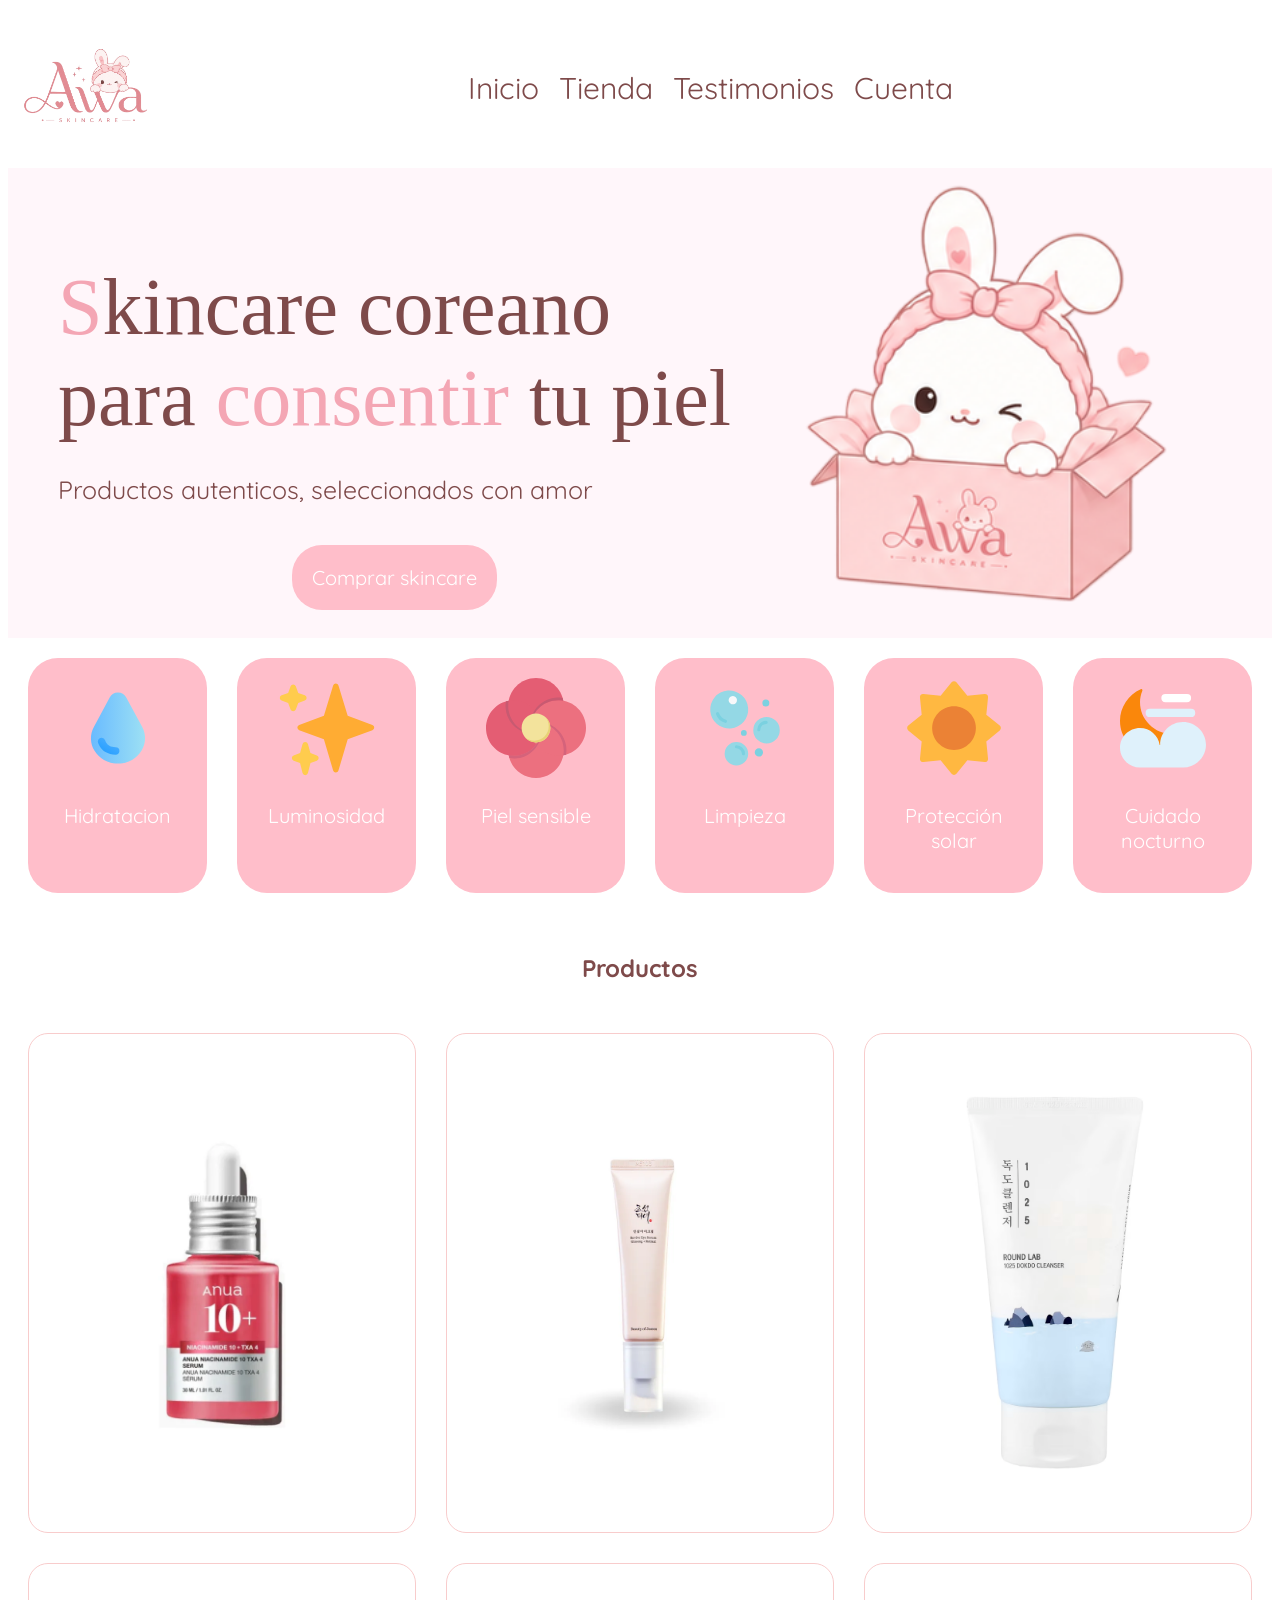
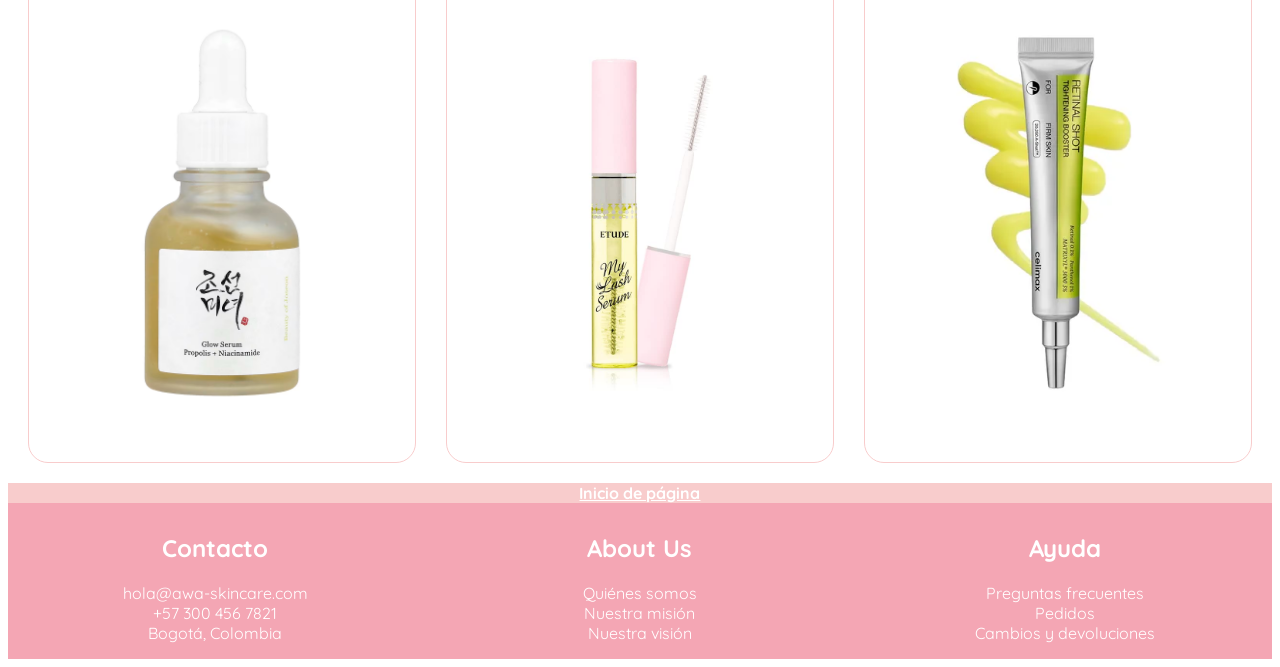
==== index.html @ 0d1f618c "tarjetas rotatorias" ====
<!DOCTYPE html>
<html lang="en">
<head>
    <meta charset="UTF-8">
    <meta name="viewport" content="width=device-width, initial-scale=1.0">
    <link rel="stylesheet" href ="./styles/principal.css">
    <link rel="preconnect" href="https://fonts.googleapis.com">
    <link rel="preconnect" href="https://fonts.gstatic.com" crossorigin>
    <link href="https://fonts.googleapis.com/css2?family=Quicksand:wght@300;400;500;600;700&display=swap" rel="stylesheet"> 
    <title>AWA</title>
</head>
<body>
    <header>
        <img src="./images/awa.png" alt="logo">
        <nav>
            <a href="index.html">Inicio</a>
            <a href="contruccion.html">Tienda</a>
            <a href="contruccion.html">Testimonios</a>
            <a href="contruccion.html">Cuenta</a>
        </nav>
    </header>
    <section class="banner">
        <div>
            <h1><span class="palabra-destacada">S</span>kincare coreano <br> para <span class="palabra-destacada">consentir</span> tu piel</h1>
            <p>Productos autenticos, seleccionados con amor</p>
            <a href="contruccion.html" class="boton">Comprar skincare</a>
        </div>
        <div>
            <img class="banner-img" src="./images/awita-caja.png" alt="banner">
        </div>
    </section>
    <section class="categorias">
        <a href="contruccion.html" class="categoria">
            <img src="./images/gota.svg" alt="Hidratacion">
            <p>Hidratacion</p>
        </a>
        <a href="contruccion.html" class="categoria">
            <img src="./images/brillo.svg" alt="luminosidad">
            <p>Luminosidad</p>
        </a>
        <a href="contruccion.html" class="categoria">
            <img src="./images/flor.svg" alt="Piel sensible">
            <p>Piel sensible</p>
        </a>
        <a href="contruccion.html" class="categoria">
            <img src="./images/burbuja.svg" alt="Limpieza">
            <p>Limpieza</p>
        </a>
        <a href="contruccion.html" class="categoria">
            <img src="./images/sol.svg" alt="Protección solar">
            <p>Protección solar</p>
        </a>
        <a href="contruccion.html" class="categoria">
            <img src="./images/noche.svg" alt="Cuidado nocturno">
            <p>Cuidado nocturno</p>
        </a>
    </section>

    <section class="productos">
        <h2>Productos</h2>

        <div class="tarjeta">
            <img src="./images/anua.webp">
            <div class="info">
                <h3>ANUA Niacinamide 10% + Txa 4% Serum X 30Ml</h3>
                <p>Sérum formulado con un 10% de Niacinamida, 4% de Ácido Tranexámico y 2% de Arbutina, ideal para quienes desean aclarar todo tipo de manchas y unificar el tono de la piel, logrando una piel hidratada y luminosa.   </p>
                <h3> Apto para los siguientes tipos de piel: </h3>
                <ul>
                    <li>Seca</li>
                    <li>Normal</li>
                    <li>Mixta</li>
                    <li>Grasa</li>
                </ul>
                <h3>El producto busca mejorar las siguientes necesidades:</h3>
                <ul>
                    <li>Manchas Solares</li>
                    <li>Melasma</li>
                </ul>
            </div>
        </div>
        <div class="tarjeta">
            <img src="./images/contorno-de-ojos-boj-revive-serum-beauty-of-joseon--2-.jpg.webp">
            <div class="info">
                <h3>Beauty of Joseon - Sérum Contorno de Ojos Revive Eye Serum</h3>
                <p>Suero reafirmante formulado con ginseng y retinal (vitamina A) para combatir los signos del envejecimiento. Mejora la elasticidad, atenúa arrugas y revitaliza el tono de la delicada piel alrededor de los ojos.</p>
                <h3>Apto para los siguientes tipos de piel:</h3>
                <ul>
                    <li>Seca</li>
                    <li>Normal</li>
                    <li>Mixta</li>
                    <li>Grasa</li>
                    <li>Sensible</li>
                </ul>
                <h3>El producto busca mejorar las siguientes necesidades:</h3>
                <ul>
                    <li>Arrugas y líneas de expresión</li>
                    <li>Ojeras y falta de luminosidad</li>
                </ul>
            </div>
        </div>
        <div class="tarjeta">
            <img src="./images/Dokdo.avif">
            <div class="info">
                <h3>ROUND LAB - Limpiador 1025 Dokdo</h3>
                <p>Limpiador suave en gel que elimina impurezas eficazmente sin alterar la barrera natural de la piel. Su fórmula con minerales de agua profunda mantiene el equilibrio hídrico, dejando el rostro fresco y confortable sin sensación de tirantez.</p>
                <h3>Apto para los siguientes tipos de piel:</h3>
                <ul>
                    <li>Seca</li>
                    <li>Normal</li>
                    <li>Mixta</li>
                    <li>Grasa</li>
                    <li>Sensible</li>
                </ul>
                <h3>El producto busca mejorar las siguientes necesidades:</h3>
                <ul>
                    <li>Limpieza profunda sin resequedad</li>
                    <li>Desequilibrio de hidratación</li>
                    <li>Sensibilidad cutánea</li>
                </ul>
            </div>
        </div>
        <div class="tarjeta">
            <img src="./images/Glow-Serum.avif">
            <div class="info">
                <h3>Beauty of Joseon - Sérum Facial Glow Serum</h3>
                <p>Sérum diseñado para mantener la piel radiante y saludable. Enriquecido con un 60% de extracto de propóleo y un 2% de niacinamida, ayuda a controlar la grasa, suavizar manchas oscuras e iluminar el rostro para un tono uniforme.</p>
                <h3>Apto para los siguientes tipos de piel:</h3>
                <ul>
                    <li>Seca</li>
                    <li>Normal</li>
                    <li>Mixta</li>
                    <li>Grasa</li>
                </ul>
                <h3>El producto busca mejorar las siguientes necesidades:</h3>
                <ul>
                    <li>Piel opaca</li>
                    <li>Manchas oscuras</li>
                    <li>Exceso de sebo</li>
                    <li>Tono de piel irregular</li>
                </ul>
            </div>
        </div>
        <div class="tarjeta">
            <img src="./images/LashSerum.jpg">
            <div class="info">
                <h3>ETUDE - Sérum para Pestañas My Lash Serum</h3>
                <p>Sérum nutritivo que fortalece las pestañas desde la raíz. Su fórmula ayuda a que luzcan más largas, densas y saludables, protegiéndolas del estrés provocado por el maquillaje diario.</p>
                <h3>Apto para los siguientes tipos de piel:</h3>
                <ul>
                    <li>Todo tipo de piel</li>
                </ul>
                <h3>El producto busca mejorar las siguientes necesidades:</h3>
                <ul>
                    <li>Pestañas débiles</li>
                    <li>Pestañas cortas o quebradizas</li>
                    <li>Protección post-maquillaje</li>
                </ul>
            </div>
        </div>
        <div class="tarjeta">
            <img src="./images/retinol.webp">
            <div class="info">
                <h3>Celimax - The Vita A Retinal Shot Potenciador Reafirmante</h3>
                <p>Booster concentrado formulado con retinal al 0.1% y péptidos, diseñado para brindar un cuidado profundo contra los signos del envejecimiento. Mejora la firmeza, reduce visiblemente el tamaño de los poros y suaviza la textura de la piel para un aspecto más joven y refinado.</p>
                <h3>Apto para los siguientes tipos de piel:</h3>
                <ul>
                    <li>Normal</li>
                    <li>Mixta</li>
                    <li>Grasa</li>
                    <li>Seca (con hidratación adecuada)</li>
                </ul>
                <h3>El producto busca mejorar las siguientes necesidades:</h3>
                <ul>
                    <li>Líneas de expresión y arrugas</li>
                    <li>Poros dilatados y textura irregular de la piel</li>
                </ul>
            </div>
        </div>
    </section>

    <footer>
        <a href=#inicio><h4>Inicio de página</h4></a>
        <div>
         <h2>Contacto</h2>
         <p>
            hola@awa-skincare.com <br>
            +57 300 456 7821 <br>
            Bogotá, Colombia
         </p>
        </div>

        <div>
         <h2>About Us</h2>
         <p>
            Quiénes somos <br>
            Nuestra misión <br>
            Nuestra visión
         </p>
        </div>

        <div>
         <h2>Ayuda</h2>
         <p>
            Preguntas frecuentes <br>
            Pedidos <br>
            Cambios y devoluciones
         </p>
        </div>
</body>
</html>
---- styles/principal.css ----
* {
    box-sizing: border-box;
    font-family: "Quicksand", sans-serif;
}

header {
    display: flex;
    align-items: center;
}
header img {
    width: 160px;
}

nav {
    display: flex;
    gap: 20px;
    margin-left: 300px;
    
}
nav a{
    font-size: 30px;
    color: #7E4A4A;
    text-decoration: none;
}
nav a:hover{
    color: #f4a6b4;
}

.banner {
    display: flex;
    flex-direction: row;
    gap:10px;
    align-items: center;
    justify-content: flex-start;
    background-color: #fff6fa;
}
.banner > div:first-child {
    margin-left: 50px; 
    padding-right: 20px; 
    display: flex;
    flex-direction: column;
}
.banner h1{
    font-family: "Cormorant Garamond", serif;
    font-weight:500;
    font-size: 80px;
    color: #7E4A4A;
    margin-bottom: 5px
}
.banner a{
    font-size: 20px;
    color: white;
}

.banner p{
    font-size: 25px;
    color: #7E4A4A;
    margin-bottom: 40px;
}

.palabra-destacada{
    color:#f4a6b4;
    font-weight:500;
    font-size: 80px;
    font-family: "Cormorant Garamond", serif;
}
.boton{
    background-color: #ffbeca;
    border-radius: 30px;
    padding: 20px;
    text-decoration: none;
    color: white;
    align-self: center;
}
.banner-img {
    width: 450px;     
    height: auto;      
    object-fit: contain;
}



.categorias{
    display: grid;
    grid-template-columns: repeat(6, 1fr);
    gap: 30px;
    padding: 20px;
    font-size: 20px;
    
}
.categoria{
    background-color: #ffbeca;
    border-radius: 30px;
    padding: 20px;
    text-decoration: none;
    color: white;
    text-align: center;
}
.categoria img {
    width: 100px;
    height: 100px;
    object-fit: contain;
}

.info ul {
    list-style-position: inside;
    padding-left: 0; 
}

.productos{
    display: grid;
    grid-template-columns: repeat(3,1fr);
    gap: 30px;
    padding: 20px;
}
.productos h2 {
    grid-column: 1 / 4;
    text-align: center;
    color: #7E4A4A;
}

.tarjeta {
    position: relative;
    perspective: 1000px;
    height: 500px; 
}

.productos img {
    width: 100%;
    height: 500px;
    object-fit: contain;
    border: 1px solid #f8cccc;
    border-radius: 20px;
    text-align: center;
    position: absolute;
    top: 0;
    left: 0;
    backface-visibility: hidden;
    transition: transform 0.6s;
    transform-style: preserve-3d;
}

.tarjeta .info {
    position: absolute;
    top: 0;
    left: 0;
    width: 100%;
    height: 500px;
    border: 1px solid #f8cccc;
    border-radius: 20px;
    background: #ffbeca; /* tono acorde a tu paleta */
    color: white;
    padding: 20px;
    overflow: hidden;
    backface-visibility: hidden;
    transition: transform 0.6s;
    transform-style: preserve-3d;
    transform: rotateY(180deg);
    text-align: center;
}

.tarjeta:hover img {
    transform: rotateY(180deg);
}

.tarjeta:hover .info {
    transform: rotateY(360deg);
}

footer{
    background-color: #f4a6b4;
    color:white;
    display: grid;
    grid-template-columns: repeat(3,1fr);
    gap: 10px;
    padding: 0px;
    text-align: center;
}
footer a {
    grid-column: 1 / 4;
    text-decoration-color: white;
}
footer h4{
    margin:0;
    text-align: center;
    color: white;
    background-color: #f8cccc;
}
footer h4:active{
    color: #7E4A4A;
}
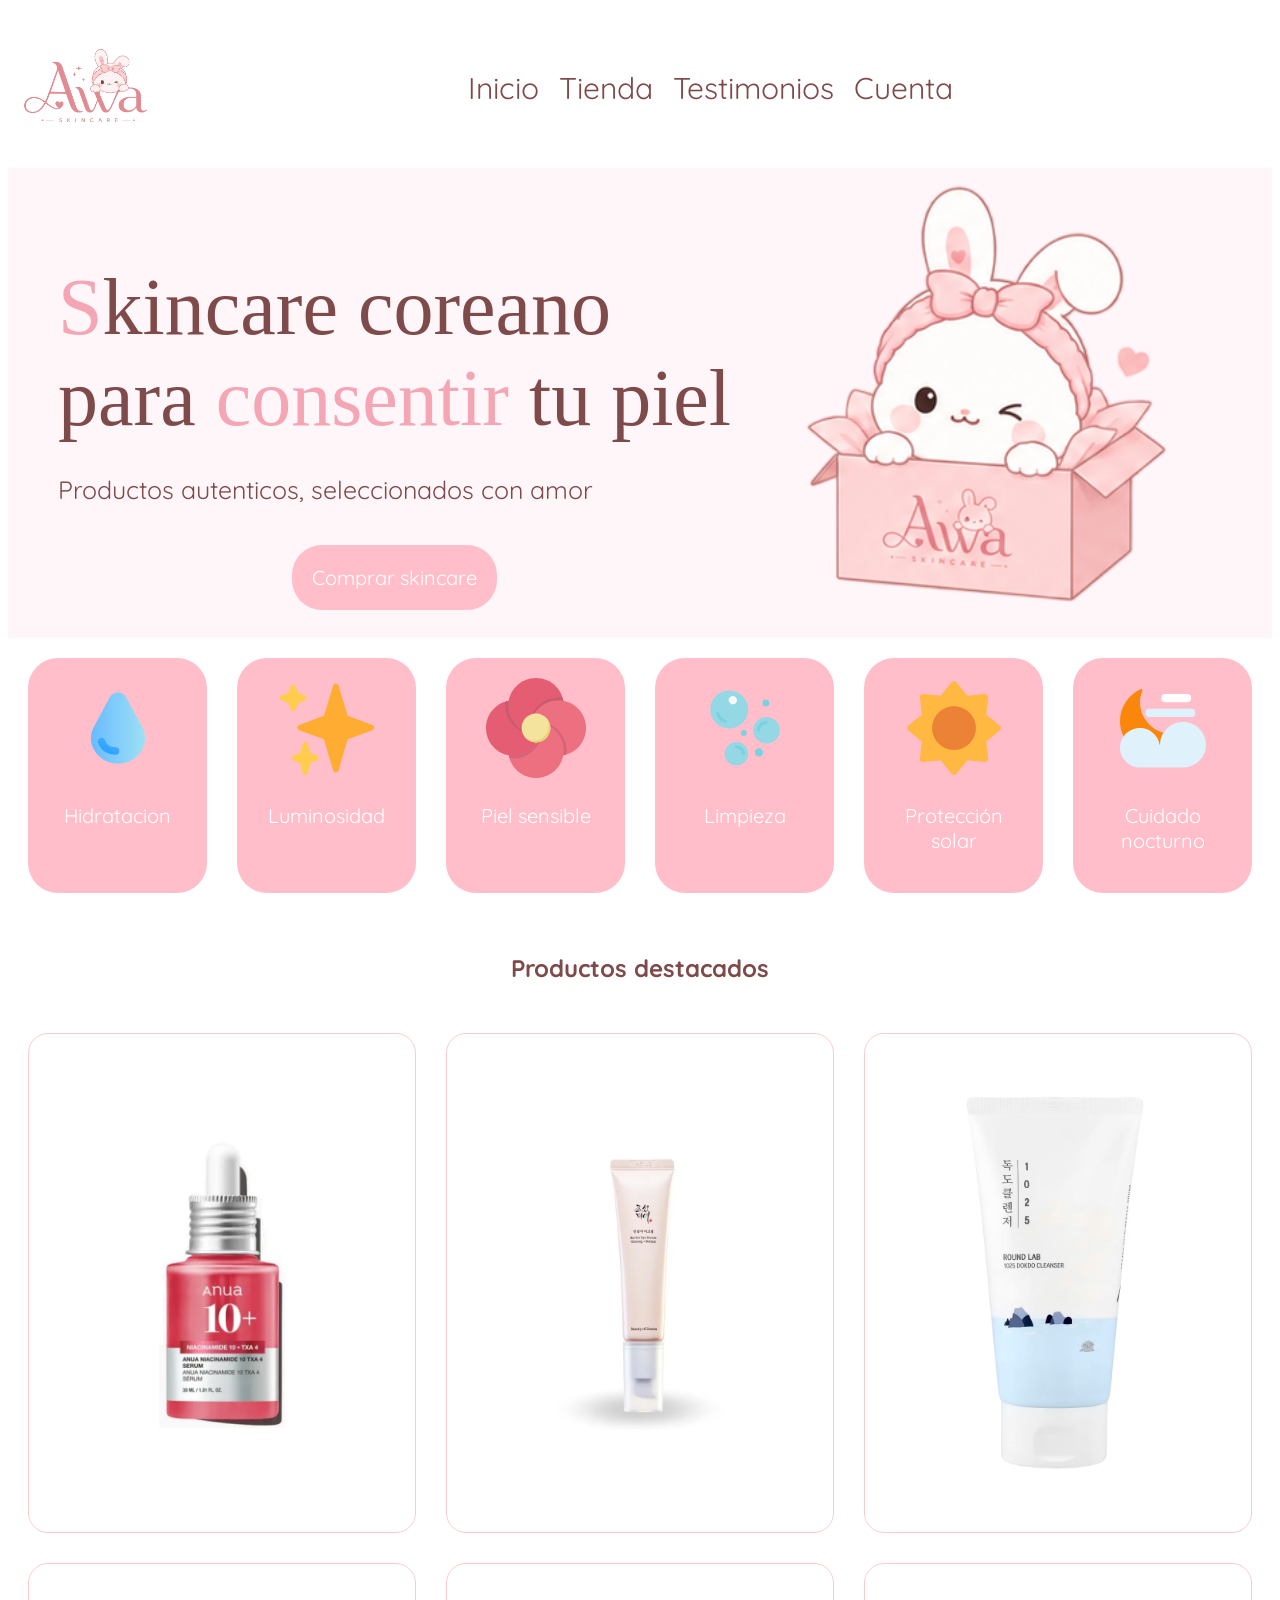
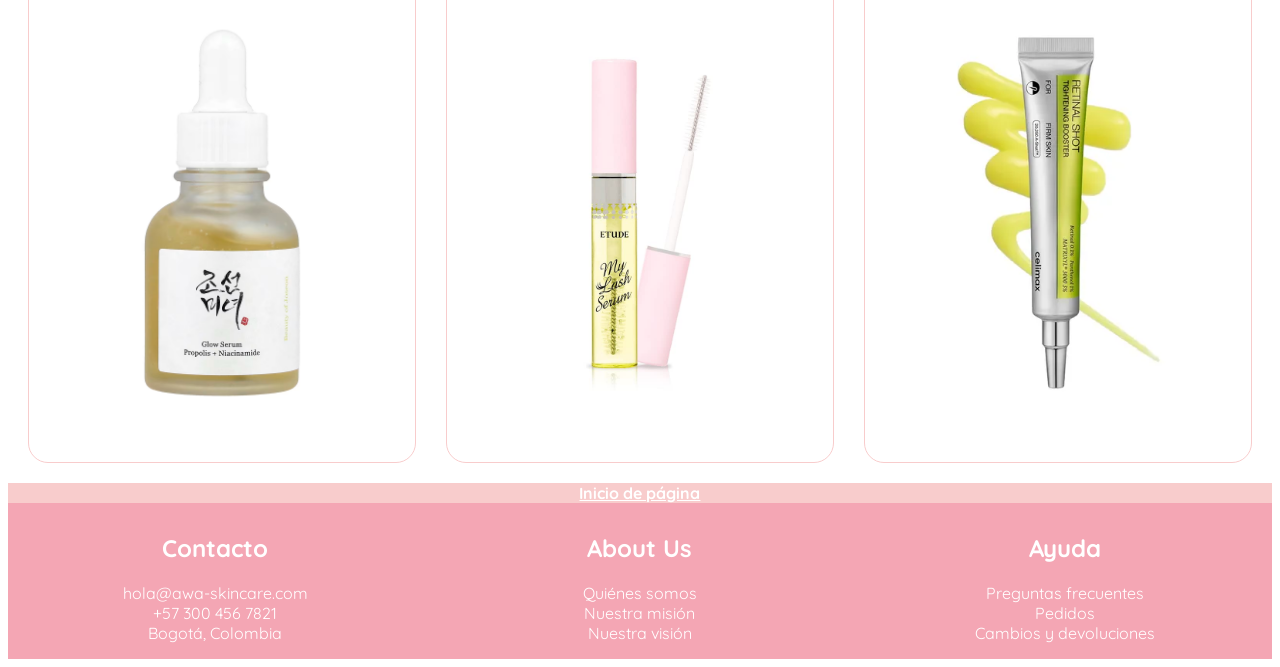
==== commit 5db9e1ac: "arreglo en las tarjetas" ====
--- a/index.html
+++ b/index.html
@@ -10,170 +10,225 @@
     <title>AWA</title>
 </head>
 <body>
-    <header>
+    <header id="inicio">
         <img src="./images/awa.png" alt="logo">
         <nav>
             <a href="index.html">Inicio</a>
-            <a href="contruccion.html">Tienda</a>
-            <a href="contruccion.html">Testimonios</a>
-            <a href="contruccion.html">Cuenta</a>
+            <a href="/Content/contruccion.html">Tienda</a>
+            <a href="/Content/contruccion.html">Testimonios</a>
+            <a href="/Content/contruccion.html">Cuenta</a>
         </nav>
     </header>
     <section class="banner">
         <div>
             <h1><span class="palabra-destacada">S</span>kincare coreano <br> para <span class="palabra-destacada">consentir</span> tu piel</h1>
             <p>Productos autenticos, seleccionados con amor</p>
-            <a href="contruccion.html" class="boton">Comprar skincare</a>
+            <a href="./Content/contruccion.html" class="boton">Comprar skincare</a>
         </div>
         <div>
             <img class="banner-img" src="./images/awita-caja.png" alt="banner">
         </div>
     </section>
     <section class="categorias">
-        <a href="contruccion.html" class="categoria">
+        <a href="/Content/contruccion.html" class="categoria">
             <img src="./images/gota.svg" alt="Hidratacion">
             <p>Hidratacion</p>
         </a>
-        <a href="contruccion.html" class="categoria">
+        <a href="/Content/contruccion.html" class="categoria">
             <img src="./images/brillo.svg" alt="luminosidad">
             <p>Luminosidad</p>
         </a>
-        <a href="contruccion.html" class="categoria">
+        <a href="/Content/contruccion.html" class="categoria">
             <img src="./images/flor.svg" alt="Piel sensible">
             <p>Piel sensible</p>
         </a>
-        <a href="contruccion.html" class="categoria">
+        <a href="/Content/contruccion.html" class="categoria">
             <img src="./images/burbuja.svg" alt="Limpieza">
             <p>Limpieza</p>
         </a>
-        <a href="contruccion.html" class="categoria">
+        <a href="/Content/contruccion.html" class="categoria">
             <img src="./images/sol.svg" alt="Protección solar">
             <p>Protección solar</p>
         </a>
-        <a href="contruccion.html" class="categoria">
+        <a href="/Content/contruccion.html" class="categoria">
             <img src="./images/noche.svg" alt="Cuidado nocturno">
             <p>Cuidado nocturno</p>
         </a>
     </section>
 
     <section class="productos">
-        <h2>Productos</h2>
+        <h2>Productos destacados</h2>
 
         <div class="tarjeta">
             <img src="./images/anua.webp">
             <div class="info">
-                <h3>ANUA Niacinamide 10% + Txa 4% Serum X 30Ml</h3>
+                <h3>ANUA - <br> Niacinamide 10% + Txa 4% Serum X 30Ml</h3>
+                <div class="separator-horizontal">
+                    <span class="heart-icon">♥</span>
+                </div>
                 <p>Sérum formulado con un 10% de Niacinamida, 4% de Ácido Tranexámico y 2% de Arbutina, ideal para quienes desean aclarar todo tipo de manchas y unificar el tono de la piel, logrando una piel hidratada y luminosa.   </p>
-                <h3> Apto para los siguientes tipos de piel: </h3>
-                <ul>
-                    <li>Seca</li>
-                    <li>Normal</li>
-                    <li>Mixta</li>
-                    <li>Grasa</li>
-                </ul>
-                <h3>El producto busca mejorar las siguientes necesidades:</h3>
-                <ul>
-                    <li>Manchas Solares</li>
-                    <li>Melasma</li>
-                </ul>
+                <div class="informacion-adicional">
+                    <div class="columna">
+                        <h3> Tipos de piel </h3>
+                        <ul>
+                            <li>Seca</li>
+                            <li>Normal</li>
+                            <li>Mixta</li>
+                            <li>Grasa</li>
+                        </ul>
+                    </div>
+                    <div class="columna">
+                        <h3>Ideal para: </h3>
+                        <ul>
+                            <li>Manchas Solares</li>
+                            <li>Melasma</li>
+                        </ul>
+                    </div>
+                </div>
             </div>
         </div>
         <div class="tarjeta">
             <img src="./images/contorno-de-ojos-boj-revive-serum-beauty-of-joseon--2-.jpg.webp">
             <div class="info">
-                <h3>Beauty of Joseon - Sérum Contorno de Ojos Revive Eye Serum</h3>
+                <h3>Beauty of Joseon - <br> Sérum Contorno de Ojos Revive Eye Serum</h3>
+                <div class="separator-horizontal">
+                    <span class="heart-icon">♥</span>
+                </div>
                 <p>Suero reafirmante formulado con ginseng y retinal (vitamina A) para combatir los signos del envejecimiento. Mejora la elasticidad, atenúa arrugas y revitaliza el tono de la delicada piel alrededor de los ojos.</p>
-                <h3>Apto para los siguientes tipos de piel:</h3>
-                <ul>
-                    <li>Seca</li>
-                    <li>Normal</li>
-                    <li>Mixta</li>
-                    <li>Grasa</li>
-                    <li>Sensible</li>
-                </ul>
-                <h3>El producto busca mejorar las siguientes necesidades:</h3>
-                <ul>
-                    <li>Arrugas y líneas de expresión</li>
-                    <li>Ojeras y falta de luminosidad</li>
-                </ul>
+                <div class="informacion-adicional">
+                    <div class="columna">
+                        <h3>Tipos de piel</h3>
+                        <ul>
+                            <li>Seca</li>
+                            <li>Normal</li>
+                            <li>Mixta</li>
+                            <li>Grasa</li>
+                            <li>Sensible</li>
+                        </ul>
+                    </div>
+                    <div class="columna">
+                        <h3>Ideal para: </h3>
+                        <ul>
+                            <li>Arrugas y líneas de expresión</li>
+                            <li>Ojeras y falta de luminosidad</li>
+                        </ul>
+                    </div>
+                </div>
             </div>
         </div>
         <div class="tarjeta">
             <img src="./images/Dokdo.avif">
             <div class="info">
-                <h3>ROUND LAB - Limpiador 1025 Dokdo</h3>
+                <h3>ROUND LAB - <br> Limpiador 1025 Dokdo</h3>
+                <div class="separator-horizontal">
+                    <span class="heart-icon">♥</span>
+                </div>
                 <p>Limpiador suave en gel que elimina impurezas eficazmente sin alterar la barrera natural de la piel. Su fórmula con minerales de agua profunda mantiene el equilibrio hídrico, dejando el rostro fresco y confortable sin sensación de tirantez.</p>
-                <h3>Apto para los siguientes tipos de piel:</h3>
-                <ul>
-                    <li>Seca</li>
-                    <li>Normal</li>
-                    <li>Mixta</li>
-                    <li>Grasa</li>
-                    <li>Sensible</li>
-                </ul>
-                <h3>El producto busca mejorar las siguientes necesidades:</h3>
-                <ul>
-                    <li>Limpieza profunda sin resequedad</li>
-                    <li>Desequilibrio de hidratación</li>
-                    <li>Sensibilidad cutánea</li>
-                </ul>
+                <div class="informacion-adicional">
+                    <div class="columna">
+                        <h3>Tipos de piel</h3>
+                        <ul>
+                            <li>Seca</li>
+                            <li>Normal</li>
+                            <li>Mixta</li>
+                            <li>Grasa</li>
+                            <li>Sensible</li>
+                        </ul>
+                    </div>
+                    <div class="columna">
+                        <h3>Ideal para: </h3>
+                        <ul>
+                            <li>Limpieza profunda</li>
+                            <li>Desequilibrio de hidratación</li>
+                            <li>Sensibilidad cutánea</li>
+                        </ul>
+                    </div>
+                </div>
             </div>
         </div>
         <div class="tarjeta">
             <img src="./images/Glow-Serum.avif">
             <div class="info">
-                <h3>Beauty of Joseon - Sérum Facial Glow Serum</h3>
+                <h3>Beauty of Joseon - <br> Sérum Facial Glow Serum</h3>
+                <div class="separator-horizontal">
+                    <span class="heart-icon">♥</span>
+                </div>
                 <p>Sérum diseñado para mantener la piel radiante y saludable. Enriquecido con un 60% de extracto de propóleo y un 2% de niacinamida, ayuda a controlar la grasa, suavizar manchas oscuras e iluminar el rostro para un tono uniforme.</p>
-                <h3>Apto para los siguientes tipos de piel:</h3>
-                <ul>
-                    <li>Seca</li>
-                    <li>Normal</li>
-                    <li>Mixta</li>
-                    <li>Grasa</li>
-                </ul>
-                <h3>El producto busca mejorar las siguientes necesidades:</h3>
-                <ul>
-                    <li>Piel opaca</li>
-                    <li>Manchas oscuras</li>
-                    <li>Exceso de sebo</li>
-                    <li>Tono de piel irregular</li>
-                </ul>
+                <div class="informacion-adicional">
+                    <div class="columna">
+                        <h3>Tipos de piel</h3>
+                        <ul>
+                            <li>Seca</li>
+                            <li>Normal</li>
+                            <li>Mixta</li>
+                            <li>Grasa</li>
+                        </ul>
+                    </div>
+                    <div class="columna">
+                        <h3>Ideal para: </h3>
+                        <ul>
+                            <li>Piel opaca</li>
+                            <li>Manchas oscuras</li>
+                            <li>Exceso de sebo</li>
+                            <li>Tono de piel irregular</li>
+                        </ul>
+                    </div>
+                </div>
             </div>
         </div>
         <div class="tarjeta">
             <img src="./images/LashSerum.jpg">
             <div class="info">
-                <h3>ETUDE - Sérum para Pestañas My Lash Serum</h3>
+                <h3>ETUDE - <br> Sérum para Pestañas My Lash Serum</h3>
+                <div class="separator-horizontal">
+                    <span class="heart-icon">♥</span>
+                </div>
                 <p>Sérum nutritivo que fortalece las pestañas desde la raíz. Su fórmula ayuda a que luzcan más largas, densas y saludables, protegiéndolas del estrés provocado por el maquillaje diario.</p>
-                <h3>Apto para los siguientes tipos de piel:</h3>
-                <ul>
-                    <li>Todo tipo de piel</li>
-                </ul>
-                <h3>El producto busca mejorar las siguientes necesidades:</h3>
-                <ul>
-                    <li>Pestañas débiles</li>
-                    <li>Pestañas cortas o quebradizas</li>
-                    <li>Protección post-maquillaje</li>
-                </ul>
+                <div class="informacion-adicional">
+                    <div class="columna">
+                        <h3>Tipos de piel</h3>
+                        <ul>
+                            <li>Todo tipo de piel</li>
+                        </ul>
+                    </div>
+                    <div class="columna">
+                        <h3>Ideal para: </h3>
+                        <ul>
+                            <li>Pestañas débiles</li>
+                            <li>Pestañas cortas o quebradizas</li>
+                            <li>Protección post-maquillaje</li>
+                        </ul>
+                    </div>
+                </div>
             </div>
         </div>
         <div class="tarjeta">
             <img src="./images/retinol.webp">
             <div class="info">
-                <h3>Celimax - The Vita A Retinal Shot Potenciador Reafirmante</h3>
+                <h3>Celimax - <br> The Vita A Retinal Shot Potenciador Reafirmante</h3>
+                <div class="separator-horizontal">
+                    <span class="heart-icon">♥</span>
+                </div>
                 <p>Booster concentrado formulado con retinal al 0.1% y péptidos, diseñado para brindar un cuidado profundo contra los signos del envejecimiento. Mejora la firmeza, reduce visiblemente el tamaño de los poros y suaviza la textura de la piel para un aspecto más joven y refinado.</p>
-                <h3>Apto para los siguientes tipos de piel:</h3>
-                <ul>
-                    <li>Normal</li>
-                    <li>Mixta</li>
-                    <li>Grasa</li>
-                    <li>Seca (con hidratación adecuada)</li>
-                </ul>
-                <h3>El producto busca mejorar las siguientes necesidades:</h3>
-                <ul>
-                    <li>Líneas de expresión y arrugas</li>
-                    <li>Poros dilatados y textura irregular de la piel</li>
-                </ul>
+                <div class="informacion-adicional">
+                    <div class="columna">
+                        <h3>Tipos de piel</h3>
+                        <ul>
+                            <li>Normal</li>
+                            <li>Mixta</li>
+                            <li>Grasa</li>
+                            <li>Seca</li>
+                        </ul>
+                    </div>
+                    <div class="columna">
+                        <h3>Ideal para: </h3>
+                        <ul>
+                            <li>Arrugas</li>
+                            <li>Poros dilatados</li>
+                            <li>Textura irregular de la piel</li>
+                        </ul>
+                    </div>
+                </div>
             </div>
         </div>
     </section>
--- a/styles/principal.css
+++ b/styles/principal.css
@@ -105,6 +105,10 @@
 .info ul {
     list-style-position: inside;
     padding-left: 0; 
+}
+
+.columna ul li::marker {
+  color: #e87a8f; 
 }
 
 .productos{
@@ -139,7 +143,9 @@
     transition: transform 0.6s;
     transform-style: preserve-3d;
 }
-
+.info h3{
+    font-family: "Cormorant Garamond", serif;
+}
 .tarjeta .info {
     position: absolute;
     top: 0;
@@ -148,15 +154,49 @@
     height: 500px;
     border: 1px solid #f8cccc;
     border-radius: 20px;
-    background: #ffbeca; /* tono acorde a tu paleta */
-    color: white;
+    background: #fff6fa; /* tono acorde a tu paleta */
+    color: #7E4A4A;
     padding: 20px;
     overflow: hidden;
     backface-visibility: hidden;
     transition: transform 0.6s;
     transform-style: preserve-3d;
     transform: rotateY(180deg);
-    text-align: center;
+    text-align: left;
+}
+
+.separator-horizontal {
+  position: relative;
+  text-align: center;
+  border-bottom: 1px solid #f3c2c9; /* Color rosado suave de la línea */
+  margin: 20px 0;
+}
+
+.heart-icon {
+  position: absolute;
+  top: 50%;
+  left: 50%;
+  transform: translate(-50%, -50%);
+  background-color: #fff6fa; 
+  padding: 0 8px;
+  color: #e87a8f; 
+  font-size: 12px;
+}
+.informacion-adicional{
+    display: flex;
+    justify-content: space-between;
+    width: 100%;
+    align-items: stretch;
+    margin-top: 20px;
+}
+
+.columna {
+  flex: 1;            
+  padding: 0 20px;             
+}
+
+.columna:first-child {
+  border-right: 1.5px solid #f3c2c9; /* Color rosado de la línea */
 }
 
 .tarjeta:hover img {
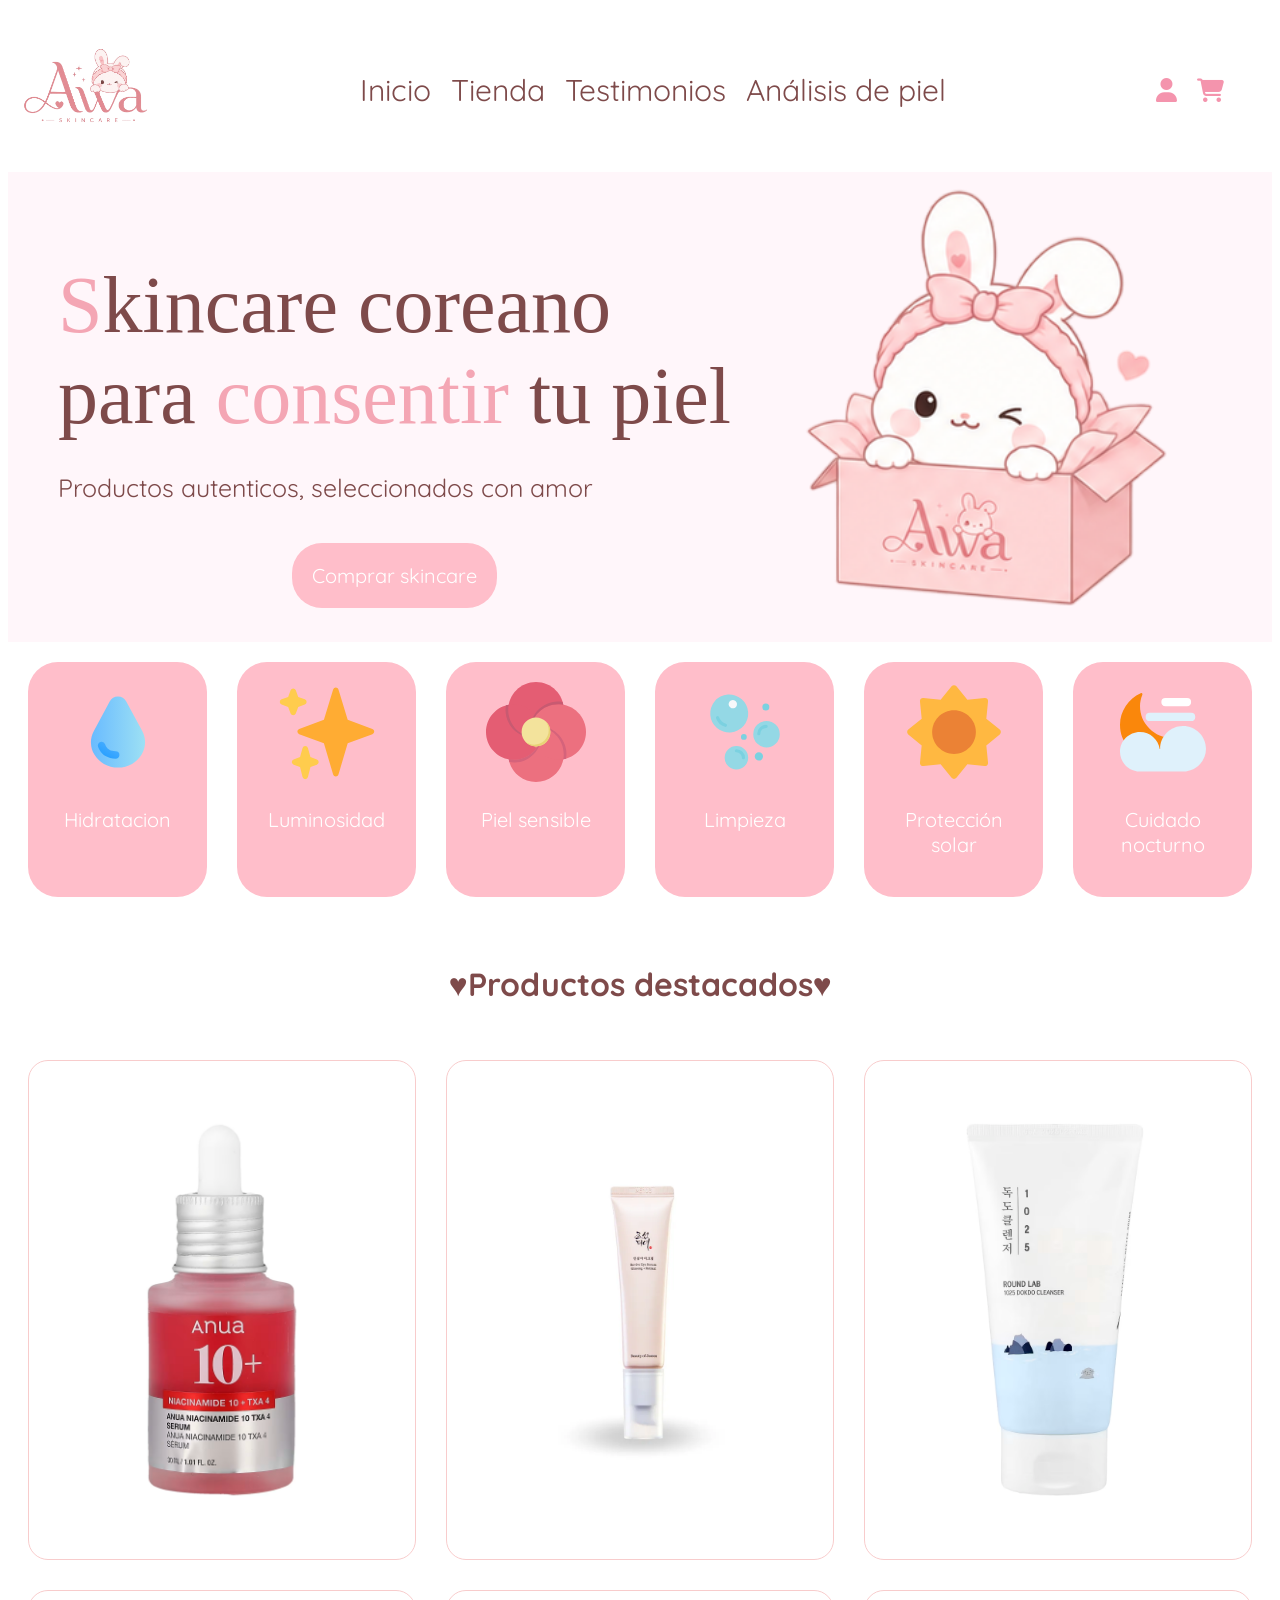
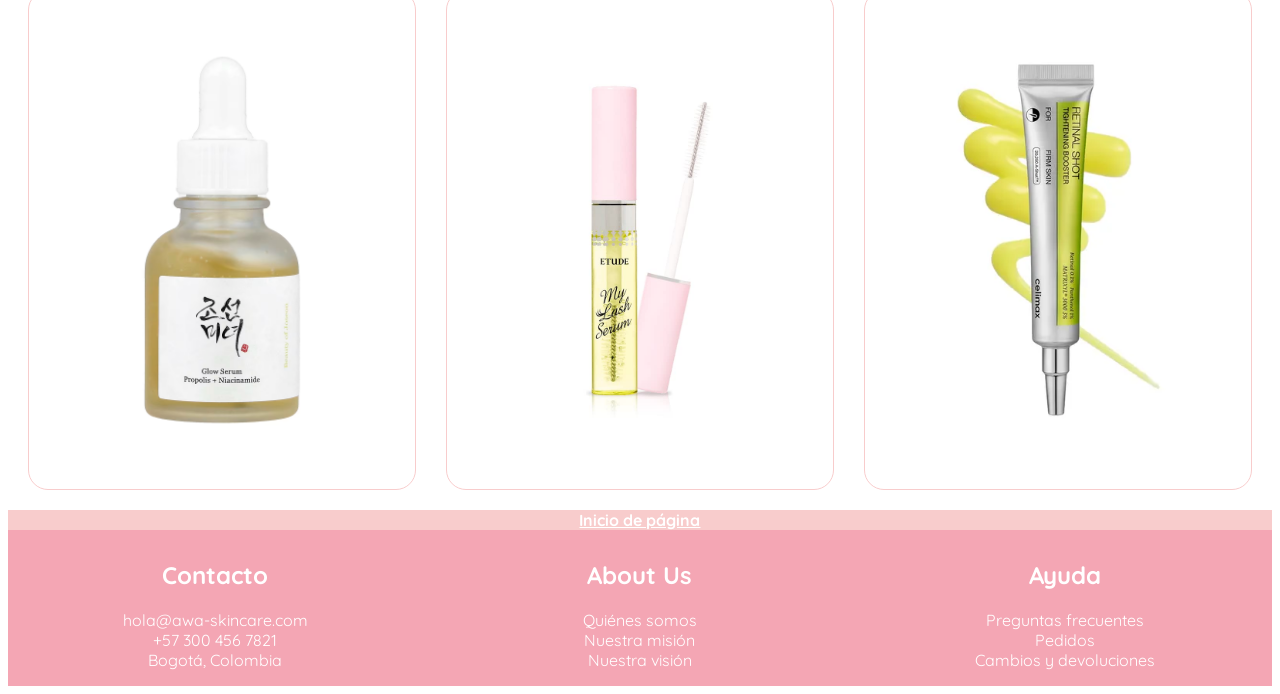
==== commit 45a0c9ae: "pagina responsiva y apartado de tienda" ====
--- a/index.html
+++ b/index.html
@@ -4,23 +4,20 @@
     <meta charset="UTF-8">
     <meta name="viewport" content="width=device-width, initial-scale=1.0">
     <link rel="stylesheet" href ="./styles/principal.css">
+    <link rel="stylesheet" href ="./styles/header.css">
+    <link rel="stylesheet" href ="./styles/footer.css">
     <link rel="preconnect" href="https://fonts.googleapis.com">
     <link rel="preconnect" href="https://fonts.gstatic.com" crossorigin>
     <link href="https://fonts.googleapis.com/css2?family=Quicksand:wght@300;400;500;600;700&display=swap" rel="stylesheet"> 
+    <link rel="stylesheet" href="https://cdnjs.cloudflare.com/ajax/libs/font-awesome/6.5.2/css/all.min.css">
     <title>AWA</title>
 </head>
 <body>
-    <header id="inicio">
-        <img src="./images/awa.png" alt="logo">
-        <nav>
-            <a href="index.html">Inicio</a>
-            <a href="/Content/contruccion.html">Tienda</a>
-            <a href="/Content/contruccion.html">Testimonios</a>
-            <a href="/Content/contruccion.html">Cuenta</a>
-        </nav>
-    </header>
+    <awa-header></awa-header>
+    <script src="./scripts/header.js"></script>
     <section class="banner">
-        <div>
+        
+        <div class="TituloBanner"> 
             <h1><span class="palabra-destacada">S</span>kincare coreano <br> para <span class="palabra-destacada">consentir</span> tu piel</h1>
             <p>Productos autenticos, seleccionados con amor</p>
             <a href="./Content/contruccion.html" class="boton">Comprar skincare</a>
@@ -57,10 +54,10 @@
     </section>
 
     <section class="productos">
-        <h2>Productos destacados</h2>
+        <h2>♥Productos destacados♥</h2>
 
         <div class="tarjeta">
-            <img src="./images/anua.webp">
+            <img src="./images/anua.avif">
             <div class="info">
                 <h3>ANUA - <br> Niacinamide 10% + Txa 4% Serum X 30Ml</h3>
                 <div class="separator-horizontal">
@@ -232,34 +229,7 @@
             </div>
         </div>
     </section>
-
-    <footer>
-        <a href=#inicio><h4>Inicio de página</h4></a>
-        <div>
-         <h2>Contacto</h2>
-         <p>
-            hola@awa-skincare.com <br>
-            +57 300 456 7821 <br>
-            Bogotá, Colombia
-         </p>
-        </div>
-
-        <div>
-         <h2>About Us</h2>
-         <p>
-            Quiénes somos <br>
-            Nuestra misión <br>
-            Nuestra visión
-         </p>
-        </div>
-
-        <div>
-         <h2>Ayuda</h2>
-         <p>
-            Preguntas frecuentes <br>
-            Pedidos <br>
-            Cambios y devoluciones
-         </p>
-        </div>
+    <awa-footer></awa-footer>
+    <script src="./scripts/footer.js"></script>
 </body>
 </html>
--- a/styles/principal.css
+++ b/styles/principal.css
@@ -3,77 +3,55 @@
     font-family: "Quicksand", sans-serif;
 }
 
-header {
-    display: flex;
-    align-items: center;
-}
-header img {
-    width: 160px;
-}
-
-nav {
-    display: flex;
-    gap: 20px;
-    margin-left: 300px;
-    
-}
-nav a{
-    font-size: 30px;
-    color: #7E4A4A;
-    text-decoration: none;
-}
-nav a:hover{
-    color: #f4a6b4;
-}
-
 .banner {
     display: flex;
     flex-direction: row;
-    gap:10px;
+    gap: 0.625rem;
     align-items: center;
     justify-content: flex-start;
     background-color: #fff6fa;
 }
-.banner > div:first-child {
-    margin-left: 50px; 
-    padding-right: 20px; 
+.TituloBanner {
+    margin-left: 3.125rem; 
+    padding-right: 1.25rem; 
     display: flex;
     flex-direction: column;
 }
 .banner h1{
     font-family: "Cormorant Garamond", serif;
     font-weight:500;
-    font-size: 80px;
-    color: #7E4A4A;
-    margin-bottom: 5px
+    font-size: 5rem;
+    color: #7E4A4A;
+    margin-bottom: 0.3125rem;
 }
 .banner a{
-    font-size: 20px;
+    font-size: 1.25rem;
     color: white;
+    margin-bottom: 2%;
 }
 
 .banner p{
-    font-size: 25px;
-    color: #7E4A4A;
-    margin-bottom: 40px;
+    font-size: 1.5625rem;
+    color: #7E4A4A;
+    margin-bottom: 2.5rem;
 }
 
 .palabra-destacada{
     color:#f4a6b4;
     font-weight:500;
-    font-size: 80px;
+    font-size: 5rem;
     font-family: "Cormorant Garamond", serif;
 }
 .boton{
     background-color: #ffbeca;
-    border-radius: 30px;
-    padding: 20px;
+    border-radius: 1.875rem;
+    padding: 1.25rem;
     text-decoration: none;
     color: white;
     align-self: center;
 }
 .banner-img {
-    width: 450px;     
+    width: 28.125rem;   
     height: auto;      
     object-fit: contain;
 }
@@ -83,22 +61,22 @@
 .categorias{
     display: grid;
     grid-template-columns: repeat(6, 1fr);
-    gap: 30px;
-    padding: 20px;
-    font-size: 20px;
-    
-}
+    gap: 1.875rem;
+    padding: 1.25rem;
+    font-size: 1.25rem;
+}
+
 .categoria{
     background-color: #ffbeca;
-    border-radius: 30px;
-    padding: 20px;
+    border-radius: 1.875rem;
+    padding: 1.25rem;
     text-decoration: none;
     color: white;
     text-align: center;
 }
 .categoria img {
-    width: 100px;
-    height: 100px;
+    width: 6.25rem;
+    height: 6.25rem;
     object-fit: contain;
 }
 
@@ -114,27 +92,28 @@
 .productos{
     display: grid;
     grid-template-columns: repeat(3,1fr);
-    gap: 30px;
-    padding: 20px;
+    gap: 1.875rem;
+    padding: 1.25rem;
 }
 .productos h2 {
     grid-column: 1 / 4;
     text-align: center;
     color: #7E4A4A;
+    font-size: 2rem;
 }
 
 .tarjeta {
     position: relative;
     perspective: 1000px;
-    height: 500px; 
+    height: 31.25rem; 
 }
 
 .productos img {
     width: 100%;
-    height: 500px;
+    height: 31.25rem;
     object-fit: contain;
     border: 1px solid #f8cccc;
-    border-radius: 20px;
+    border-radius: 1.25rem;
     text-align: center;
     position: absolute;
     top: 0;
@@ -151,12 +130,12 @@
     top: 0;
     left: 0;
     width: 100%;
-    height: 500px;
+    height: 31.25rem;
     border: 1px solid #f8cccc;
-    border-radius: 20px;
-    background: #fff6fa; /* tono acorde a tu paleta */
-    color: #7E4A4A;
-    padding: 20px;
+    border-radius: 1.25rem;
+    background: #fff6fa;
+    color: #7E4A4A;
+    padding: 1.25rem;
     overflow: hidden;
     backface-visibility: hidden;
     transition: transform 0.6s;
@@ -168,8 +147,8 @@
 .separator-horizontal {
   position: relative;
   text-align: center;
-  border-bottom: 1px solid #f3c2c9; /* Color rosado suave de la línea */
-  margin: 20px 0;
+  border-bottom: 1px solid #f3c2c9; 
+  margin: 1.25rem 0;
 }
 
 .heart-icon {
@@ -178,25 +157,25 @@
   left: 50%;
   transform: translate(-50%, -50%);
   background-color: #fff6fa; 
-  padding: 0 8px;
+  padding: 0 0.5rem;
   color: #e87a8f; 
-  font-size: 12px;
+  font-size: 0.75rem;
 }
 .informacion-adicional{
     display: flex;
     justify-content: space-between;
     width: 100%;
     align-items: stretch;
-    margin-top: 20px;
+    margin-top: 1.25rem;
 }
 
 .columna {
   flex: 1;            
-  padding: 0 20px;             
+  padding: 0 1.25rem;             
 }
 
 .columna:first-child {
-  border-right: 1.5px solid #f3c2c9; /* Color rosado de la línea */
+  border-right: 1.5px solid #f3c2c9; 
 }
 
 .tarjeta:hover img {
@@ -207,25 +186,93 @@
     transform: rotateY(360deg);
 }
 
-footer{
-    background-color: #f4a6b4;
-    color:white;
-    display: grid;
-    grid-template-columns: repeat(3,1fr);
-    gap: 10px;
-    padding: 0px;
-    text-align: center;
-}
-footer a {
-    grid-column: 1 / 4;
-    text-decoration-color: white;
-}
-footer h4{
-    margin:0;
-    text-align: center;
-    color: white;
-    background-color: #f8cccc;
-}
-footer h4:active{
-    color: #7E4A4A;
+
+
+@media (max-width: 600px){
+    .banner {
+        display: grid;
+        grid-template-columns: 1fr auto;
+        grid-template-areas: 
+        "titulo titulo"
+        "info imagen"
+        "boton   imagen";
+        align-items: center;
+        gap: 0.9375rem;
+        padding: 1.5625rem 0.9375rem;
+    }
+
+    .TituloBanner {
+        display: contents;
+    }
+
+     .banner h1{
+        grid-area: titulo;
+        width: 100%;
+        text-align: left;
+        font-size: 3rem;
+        margin-bottom: 0.3125rem;
+    }
+
+    .banner .palabra-destacada {
+        font-size: 3rem; 
+    }
+   
+
+    .banner p{
+        grid-area: info;
+        font-size: 1.25rem;
+        margin-bottom: 1.25rem;
+        align-self: start;
+    }
+    .boton{
+        grid-area: boton;
+        align-self: start;
+        justify-self: start;
+        padding: 0.625rem 1.25rem;
+        font-size: 0.9rem;
+    }
+
+    .banner > div:has(.banner-img) {
+        grid-area: imagen;
+        align-self: right;
+    }
+    .banner-img {
+        width: 10rem;
+        margin: 0 auto;
+        object-fit: contain;
+    }
+
+
+    .categorias{
+    display: grid;
+    grid-template-columns: repeat(3, minmax(0, 1fr));
+    gap: 1.5rem;
+    padding: 1rem;
+    font-size: 1rem;
+}
+    .categoria {
+    min-width: 0;
+    width: 100%;
+    display: flex;
+    flex-direction: column;
+    align-items: center;
+    justify-content: center;
+}
+
+    .categoria img {
+    width: 4rem;
+    height: 4rem;
+    object-fit: contain;
+}
+    .productos{
+    display: grid;
+    grid-template-columns: 1fr;
+    gap: 1.875rem;
+    padding: 1.25rem;
+    
+}
+
+    .productos h2 {
+        grid-column: 1;
+    }
 }
--- a/styles/header.css
+++ b/styles/header.css
@@ -0,0 +1,126 @@
+* {
+    box-sizing: border-box;
+    font-family: "Quicksand", sans-serif;
+}
+
+header {
+    display: flex;
+    align-items: center;
+}
+header img {
+    width: 10rem;
+}
+
+nav {
+    display: flex;
+    gap: 1.25rem;
+    margin-left: 12rem;  
+    justify-content: space-between;
+    flex: 1; 
+}
+.iconos-menu {
+    display: flex;
+    align-items: center;
+    gap: 1.25rem;
+}
+.usuario{
+    display: flex;
+    align-items: center;
+    gap: 1.25rem;
+    margin-right: 3rem;
+    color:#f494ad;
+    font-size: 1.5rem; 
+}
+nav a{
+    font-size: 1.875rem;
+    color: #7E4A4A;
+    text-decoration: none;
+}
+nav a:hover{
+    color: #f4a6b4;
+}
+
+.menu{
+    display:none;
+}
+
+.barras {
+    display: none;
+    cursor: pointer;
+    margin-left: auto;
+    font-size: 1.5rem;
+    color: #7E4A4A;
+    z-index: 20;
+}
+
+.iconos-menu i{
+    display: none;
+}
+
+@media (max-width: 600px){
+
+    .barras{
+        display: block;
+
+    }
+    
+    
+    nav {
+        display: flex;
+        flex-direction: column;
+        align-items: stretch;
+        gap: 0;
+        margin-left: 0;
+        justify-content: space-between;
+        position: fixed;
+        top: 0;
+        right: 0;
+        width: 75%;
+        max-width: 20rem;
+        height: 100vh;
+        background-color: #fff6fa;
+        padding: 5rem 1.5rem 1.5rem;
+        box-shadow: -0.25rem 0 1rem rgba(126, 74, 74, 0.15);
+
+        transform: translateX(100%);
+        transition: transform 0.3s ease;
+        z-index: 15;
+    }
+
+    nav a {
+        display: flex;
+        align-items: center;
+        gap: 1rem;
+        font-size: 1.375rem;
+        color: #7E4A4A;
+        padding: 1rem 0;
+        border-bottom: 1px solid #f3c2c9;
+    }
+
+    nav a:last-child {
+        border-bottom: none;
+    }
+    .iconos-menu{
+        flex-direction: column;
+        align-items: stretch;
+        gap: 0;
+    }
+
+    .iconos-menu i{
+        display: inline-block;
+        width: 1.5rem;
+        text-align: center;
+        font-size: 1.25rem;
+    }
+
+    .menu:checked ~ nav {
+        transform: translateX(0);
+    }
+    .usuario{
+        margin-left: 15%;
+        display: flex;
+        justify-content: space-around;
+
+    }
+
+}
--- a/styles/footer.css
+++ b/styles/footer.css
@@ -0,0 +1,22 @@
+footer{
+    background-color: #f4a6b4;
+    color:white;
+    display: grid;
+    grid-template-columns: repeat(3,1fr);
+    gap: 0.625rem;
+    padding: 0;
+    text-align: center;
+}
+footer a {
+    grid-column: 1 / 4;
+    text-decoration-color: white;
+}
+footer h4{
+    margin:0;
+    text-align: center;
+    color: white;
+    background-color: #f8cccc;
+}
+footer h4:active{
+    color: #7E4A4A;
+}
